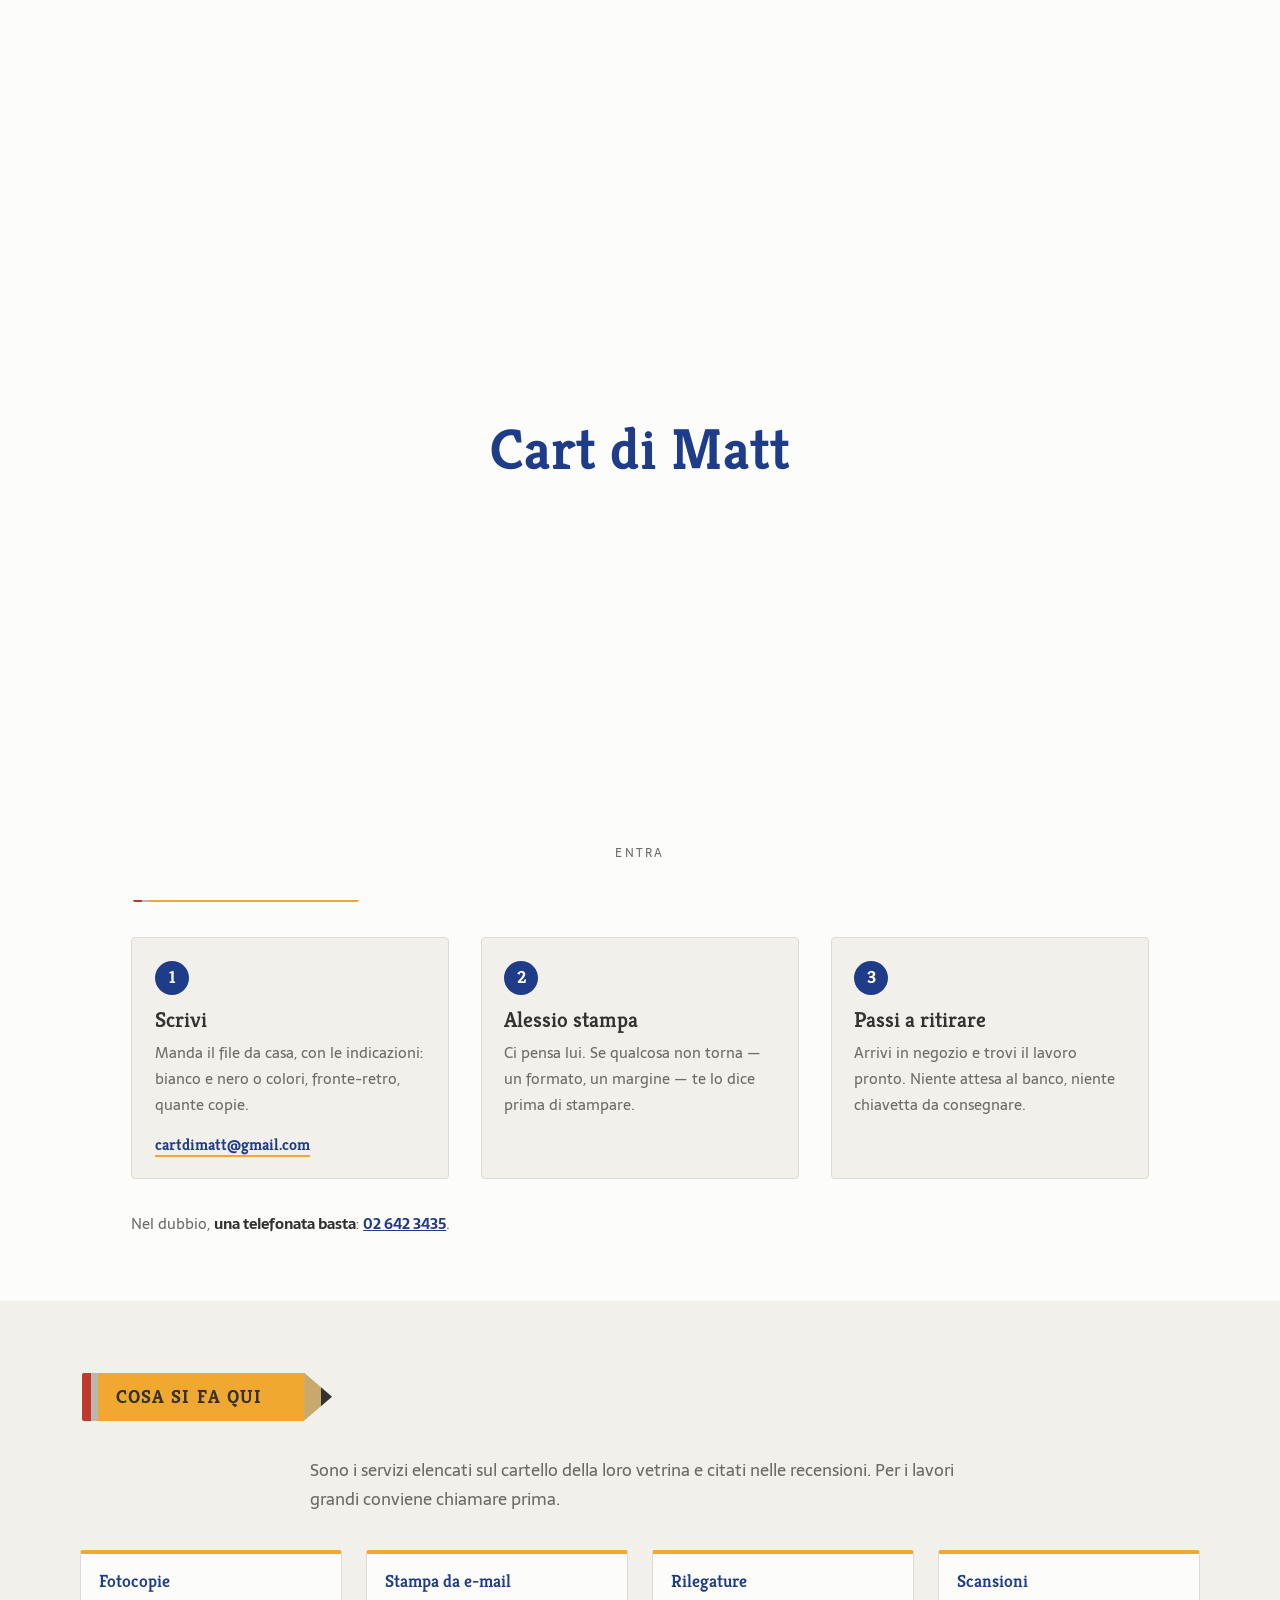
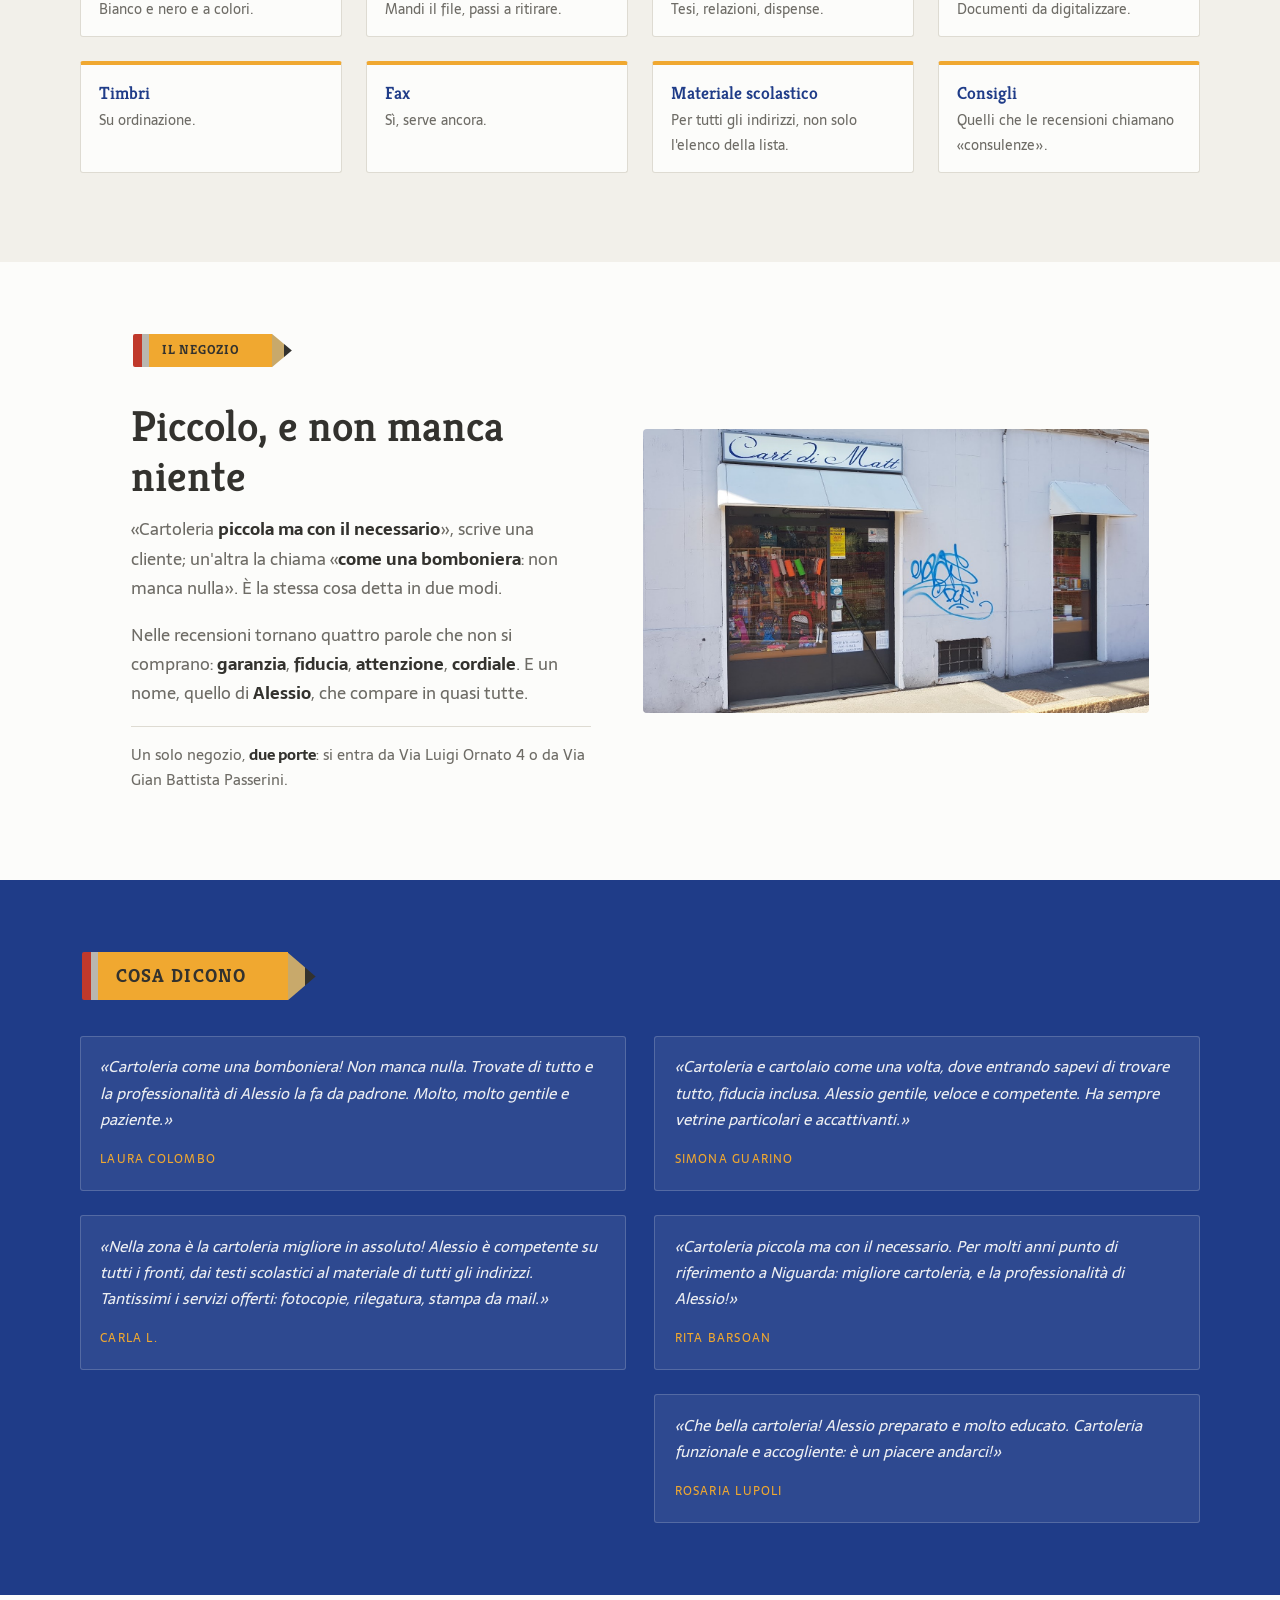
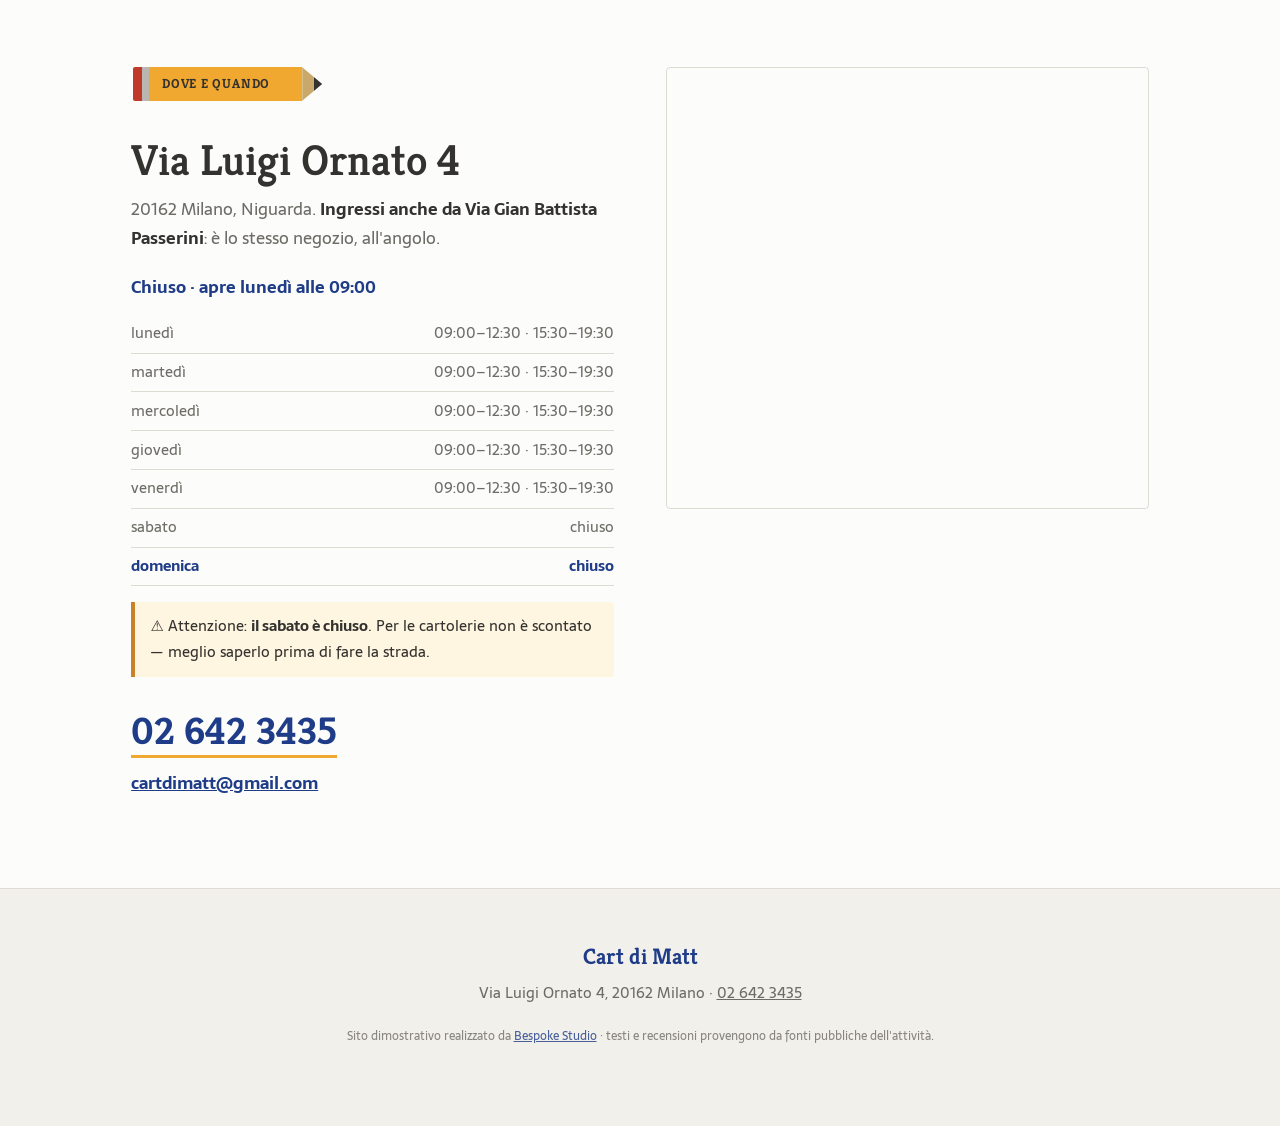
==== index.html @ 6a4991d5 "Cart di Matt — cartoleria e stampe, Via Luigi Ornato 4 Niguarda Sito vetrina. Concept: «Mandi la mai" ====
<!doctype html>
<html lang="it" class="no-js">
<head>
<meta charset="utf-8">
<meta name="viewport" content="width=device-width, initial-scale=1">
<title>Cart di Matt — cartoleria e stampe, Via Luigi Ornato 4 Niguarda Milano</title>
<meta name="description" content="Cart di Matt, cartoleria a Niguarda: stampe da e-mail, fotocopie b/n e colori, rilegature, scansioni, timbri e materiale scolastico. Via Luigi Ornato 4, Milano. 02 642 3435.">
<link rel="canonical" href="https://rotenzark.github.io/cart-di-matt/">
<meta property="og:type" content="store">
<meta property="og:title" content="Cart di Matt — mandi la mail, passi, è già stampato">
<meta property="og:description" content="La cartoleria di Niguarda dove si stampa da e-mail. Via Luigi Ornato 4, angolo Via Passerini.">
<meta property="og:image" content="https://rotenzark.github.io/cart-di-matt/img/og.jpg">
<meta property="og:url" content="https://rotenzark.github.io/cart-di-matt/">
<meta name="twitter:card" content="summary_large_image">
<link rel="icon" href="img/favicon.svg" type="image/svg+xml">
<link rel="icon" href="img/favicon-32.png" sizes="32x32">
<link rel="apple-touch-icon" href="img/apple-touch-icon.png">
<link rel="preconnect" href="https://fonts.googleapis.com">
<link rel="preconnect" href="https://fonts.gstatic.com" crossorigin>
<link href="https://fonts.googleapis.com/css2?family=Kreon:wght@400;500;600;700&family=Sarala:wght@400;700&display=swap" rel="stylesheet">
<link rel="stylesheet" href="css/styles.css?v=1">
<script>document.documentElement.className=document.documentElement.className.replace('no-js','js');</script>
<script type="application/ld+json">
{"@context":"https://schema.org","@type":"Store","name":"Cart di Matt di Amoroso Alessio","address":{"@type":"PostalAddress","streetAddress":"Via Luigi Ornato 4","addressLocality":"Milano","postalCode":"20162","addressCountry":"IT"},"telephone":"+39026423435","url":"https://rotenzark.github.io/cart-di-matt/","aggregateRating":{"@type":"AggregateRating","ratingValue":"4.7","reviewCount":"158"},"openingHoursSpecification":[{"@type":"OpeningHoursSpecification","dayOfWeek":["Monday","Tuesday","Wednesday","Thursday","Friday"],"opens":"09:00","closes":"12:30"},{"@type":"OpeningHoursSpecification","dayOfWeek":["Monday","Tuesday","Wednesday","Thursday","Friday"],"opens":"15:30","closes":"19:30"}]}
</script>
</head>
<body>

<div class="intro" id="intro" aria-hidden="true">
  <span class="intro__n">Cart di Matt</span>
  <button type="button" class="intro__skip" id="introSkip" data-i18n="intro.skip">entra</button>
</div>

<header class="testata">
  <a class="marchio" href="#top" aria-label="Cart di Matt, torna in cima" data-i18n-aria="nav.home">Cart di Matt</a>
  <nav class="nav" id="mainNav" aria-label="Menu principale">
    <a href="#stampe" data-i18n="nav.stampe">Stampe</a>
    <a href="#servizi" data-i18n="nav.servizi">Servizi</a>
    <a href="#negozio" data-i18n="nav.negozio">Il negozio</a>
    <a href="#dove" data-i18n="nav.dove">Dove e orari</a>
  </nav>
  <div class="testata__coda">
    <div class="lingue" role="group" aria-label="Lingua">
      <button type="button" data-lang="it" class="is-on">IT</button><button type="button" data-lang="en">EN</button>
    </div>
    <a class="bottone bottone--pieno" href="tel:+39026423435" data-i18n="cta.chiama">Chiama</a>
    <button type="button" class="burger" id="burger" aria-label="Apri il menu" aria-expanded="false" aria-controls="drawer" data-i18n-aria="nav.apri"><span></span><span></span><span></span></button>
  </div>
</header>

<div class="drawer" id="drawer" hidden>
  <a href="#stampe" data-i18n="nav.stampe">Stampe</a>
  <a href="#servizi" data-i18n="nav.servizi">Servizi</a>
  <a href="#negozio" data-i18n="nav.negozio">Il negozio</a>
  <a href="#dove" data-i18n="nav.dove">Dove e orari</a>
  <a class="drawer__cta" href="tel:+39026423435" data-i18n="cta.chiama2">Chiama la cartoleria</a>
</div>

<main id="top">

  <!-- ═══ APERTURA ═══ -->
  <section class="apertura">
    <p class="apertura__eti" data-i18n="ap.eti">Cartoleria · Via Luigi Ornato 4 · Niguarda, Milano</p>
    <h1 class="apertura__h">
      <span class="ap__r" data-i18n="ap.r1">Mandi la mail.</span>
      <span class="ap__r" data-i18n="ap.r2">Passi.</span>
      <span class="ap__r ap__r--forte" data-i18n="ap.r3">È già stampato.</span>
    </h1>
    <p class="apertura__p" data-i18n="ap.p">Lo racconta una cliente, e le recensioni lo confermano: fra le parole più ricorrenti ci sono <b>stampa</b>, <b>e-mail</b> e <b>documenti</b>. Il servizio c'è da anni — solo che <b>online non lo sa nessuno</b>.</p>
    <p class="apertura__cit" data-i18n="ap.cit">«Alessio è velocissimo: se mandi e-mail da casa, arrivi in cartoleria che ha già stampato tutto, in modo perfetto, come da richiesta.»</p>
    <p class="apertura__voto" data-i18n="ap.voto"><b>4,7</b> su <b>158 recensioni</b> Google</p>
  </section>

  <!-- ═══ I TRE PASSI ═══ -->
  <section class="passi" id="stampe">
    <div class="matita reveal" data-matita>
      <span class="matita__corpo"><span class="matita__t" data-i18n="m.stampe">Per le stampe</span></span>
    </div>
    <ol class="passi__l">
      <li class="passo reveal">
        <span class="passo__n">1</span>
        <h2 data-i18n="p1.h">Scrivi</h2>
        <p data-i18n="p1.p">Manda il file da casa, con le indicazioni: bianco e nero o colori, fronte-retro, quante copie.</p>
        <p class="passo__mail"><a href="mailto:cartdimatt@gmail.com">cartdimatt@gmail.com</a></p>
      </li>
      <li class="passo reveal">
        <span class="passo__n">2</span>
        <h2 data-i18n="p2.h">Alessio stampa</h2>
        <p data-i18n="p2.p">Ci pensa lui. Se qualcosa non torna — un formato, un margine — te lo dice prima di stampare.</p>
      </li>
      <li class="passo reveal">
        <span class="passo__n">3</span>
        <h2 data-i18n="p3.h">Passi a ritirare</h2>
        <p data-i18n="p3.p">Arrivi in negozio e trovi il lavoro pronto. Niente attesa al banco, niente chiavetta da consegnare.</p>
      </li>
    </ol>
    <p class="passi__nota" data-i18n="passi.nota">Nel dubbio, <b>una telefonata basta</b>: <a href="tel:+39026423435">02 642 3435</a>.</p>
  </section>

  <!-- ═══ SERVIZI ═══ -->
  <section class="servizi" id="servizi">
    <div class="matita matita--gira reveal" data-matita>
      <span class="matita__corpo"><span class="matita__t" data-i18n="m.servizi">Cosa si fa qui</span></span>
    </div>
    <p class="servizi__intro" data-i18n="serv.intro">Sono i servizi elencati sul cartello della loro vetrina e citati nelle recensioni. Per i lavori grandi conviene chiamare prima.</p>
    <ul class="servizi__g">
      <li class="reveal"><h3 data-i18n="s1.h">Fotocopie</h3><p data-i18n="s1.p">Bianco e nero e a colori.</p></li>
      <li class="reveal"><h3 data-i18n="s2.h">Stampa da e-mail</h3><p data-i18n="s2.p">Mandi il file, passi a ritirare.</p></li>
      <li class="reveal"><h3 data-i18n="s3.h">Rilegature</h3><p data-i18n="s3.p">Tesi, relazioni, dispense.</p></li>
      <li class="reveal"><h3 data-i18n="s4.h">Scansioni</h3><p data-i18n="s4.p">Documenti da digitalizzare.</p></li>
      <li class="reveal"><h3 data-i18n="s5.h">Timbri</h3><p data-i18n="s5.p">Su ordinazione.</p></li>
      <li class="reveal"><h3 data-i18n="s6.h">Fax</h3><p data-i18n="s6.p">Sì, serve ancora.</p></li>
      <li class="reveal"><h3 data-i18n="s7.h">Materiale scolastico</h3><p data-i18n="s7.p">Per tutti gli indirizzi, non solo l'elenco della lista.</p></li>
      <li class="reveal"><h3 data-i18n="s8.h">Consigli</h3><p data-i18n="s8.p">Quelli che le recensioni chiamano «consulenze».</p></li>
    </ul>
  </section>

  <!-- ═══ IL NEGOZIO ═══ -->
  <section class="negozio" id="negozio">
    <div class="negozio__testo reveal">
      <div class="matita matita--piccola" data-matita>
        <span class="matita__corpo"><span class="matita__t" data-i18n="m.negozio">Il negozio</span></span>
      </div>
      <h2 data-i18n="neg.h">Piccolo, e non manca niente</h2>
      <p data-i18n="neg.p1">«Cartoleria <b>piccola ma con il necessario</b>», scrive una cliente; un'altra la chiama «<b>come una bomboniera</b>: non manca nulla». È la stessa cosa detta in due modi.</p>
      <p data-i18n="neg.p2">Nelle recensioni tornano quattro parole che non si comprano: <b>garanzia</b>, <b>fiducia</b>, <b>attenzione</b>, <b>cordiale</b>. E un nome, quello di <b>Alessio</b>, che compare in quasi tutte.</p>
      <p class="negozio__ing" data-i18n="neg.ing">Un solo negozio, <b>due porte</b>: si entra da Via Luigi Ornato 4 o da Via Gian Battista Passerini.</p>
    </div>
    <button type="button" class="shot negozio__foto reveal" data-full="img/facciata.jpg">
      <img src="img/facciata.jpg" width="1600" height="778" decoding="async" alt="La vetrina di Cart di Matt con l'insegna in corsivo blu sulla tenda bianca e il cartello dei servizi accanto alla porta" data-i18n-alt="alt.facciata">
    </button>
  </section>

  <!-- ═══ VOCI ═══ -->
  <section class="voci">
    <div class="matita reveal" data-matita>
      <span class="matita__corpo"><span class="matita__t" data-i18n="m.voci">Cosa dicono</span></span>
    </div>
    <div class="voci__g">
      <blockquote class="reveal"><p data-i18n="v1">«Cartoleria come una bomboniera! Non manca nulla. Trovate di tutto e la professionalità di Alessio la fa da padrone. Molto, molto gentile e paziente.»</p><cite>Laura Colombo</cite></blockquote>
      <blockquote class="reveal"><p data-i18n="v2">«Nella zona è la cartoleria migliore in assoluto! Alessio è competente su tutti i fronti, dai testi scolastici al materiale di tutti gli indirizzi. Tantissimi i servizi offerti: fotocopie, rilegatura, stampa da mail.»</p><cite>Carla L.</cite></blockquote>
      <blockquote class="reveal"><p data-i18n="v3">«Cartoleria e cartolaio come una volta, dove entrando sapevi di trovare tutto, fiducia inclusa. Alessio gentile, veloce e competente. Ha sempre vetrine particolari e accattivanti.»</p><cite>Simona Guarino</cite></blockquote>
      <blockquote class="reveal"><p data-i18n="v4">«Cartoleria piccola ma con il necessario. Per molti anni punto di riferimento a Niguarda: migliore cartoleria, e la professionalità di Alessio!»</p><cite>Rita Barsoan</cite></blockquote>
      <blockquote class="reveal"><p data-i18n="v5">«Che bella cartoleria! Alessio preparato e molto educato. Cartoleria funzionale e accogliente: è un piacere andarci!»</p><cite>Rosaria Lupoli</cite></blockquote>
    </div>
  </section>

  <!-- ═══ DOVE ═══ -->
  <section class="dove" id="dove">
    <div class="dove__c reveal">
      <div class="matita matita--piccola" data-matita>
        <span class="matita__corpo"><span class="matita__t" data-i18n="m.dove">Dove e quando</span></span>
      </div>
      <h2 data-i18n="dove.h">Via Luigi Ornato 4</h2>
      <p class="dove__i" data-i18n="dove.i">20162 Milano, Niguarda. <b>Ingressi anche da Via Gian Battista Passerini</b>: è lo stesso negozio, all'angolo.</p>
      <p class="dove__stato" id="orarioStato">&nbsp;</p>
      <table class="orari">
        <caption class="sr" data-i18n="dove.cap">Orari di apertura</caption>
        <tbody>
          <tr data-day="1"><th scope="row" data-i18n="g.lun">lunedì</th><td>09:00–12:30 · 15:30–19:30</td></tr>
          <tr data-day="2"><th scope="row" data-i18n="g.mar">martedì</th><td>09:00–12:30 · 15:30–19:30</td></tr>
          <tr data-day="3"><th scope="row" data-i18n="g.mer">mercoledì</th><td>09:00–12:30 · 15:30–19:30</td></tr>
          <tr data-day="4"><th scope="row" data-i18n="g.gio">giovedì</th><td>09:00–12:30 · 15:30–19:30</td></tr>
          <tr data-day="5"><th scope="row" data-i18n="g.ven">venerdì</th><td>09:00–12:30 · 15:30–19:30</td></tr>
          <tr data-day="6"><th scope="row" data-i18n="g.sab">sabato</th><td data-i18n="g.chiuso">chiuso</td></tr>
          <tr data-day="0"><th scope="row" data-i18n="g.dom">domenica</th><td data-i18n="g.chiuso2">chiuso</td></tr>
        </tbody>
      </table>
      <p class="dove__av" data-i18n="dove.av">⚠️ Attenzione: <b>il sabato è chiuso</b>. Per le cartolerie non è scontato — meglio saperlo prima di fare la strada.</p>
      <p class="dove__t"><a href="tel:+39026423435">02 642 3435</a></p>
      <p class="dove__m"><a href="mailto:cartdimatt@gmail.com">cartdimatt@gmail.com</a></p>
    </div>
    <div class="dove__mappa reveal">
      <iframe title="Mappa: Cart di Matt, Via Luigi Ornato 4, Milano" data-i18n-title="dove.mappa" src="https://www.google.com/maps?q=Cart+Di+Matt+Via+Luigi+Ornato+4+Milano&output=embed" width="600" height="450" style="border:0" loading="lazy" referrerpolicy="no-referrer-when-downgrade"></iframe>
    </div>
  </section>
</main>

<footer class="piede">
  <p class="piede__n">Cart di Matt</p>
  <p class="piede__d" data-i18n="piede.d">Via Luigi Ornato 4, 20162 Milano · <a href="tel:+39026423435">02 642 3435</a></p>
  <p class="piede__b" data-i18n="piede.b">Sito dimostrativo realizzato da <a href="https://bespokestud.io" target="_blank" rel="noopener">Bespoke Studio</a> · testi e recensioni provengono da fonti pubbliche dell'attività.</p>
</footer>

<div class="barra">
  <a href="tel:+39026423435" data-i18n="barra.chiama">Chiama</a>
  <a href="#stampe" data-i18n="barra.stampe">Stampe</a>
  <a href="#dove" data-i18n="barra.orari">Orari</a>
</div>

<div class="lightbox" id="lightbox" hidden>
  <button type="button" class="lightbox__x" id="lightboxClose" aria-label="Chiudi" data-i18n-aria="lb.chiudi">&times;</button>
  <img src="" alt="" id="lightboxImg">
</div>

<script src="https://cdn.jsdelivr.net/npm/gsap@3.12.5/dist/gsap.min.js"></script>
<script src="https://cdn.jsdelivr.net/npm/gsap@3.12.5/dist/ScrollTrigger.min.js"></script>
<script src="js/main.js?v=1"></script>
</body>
</html>
---- css/styles.css ----
/* ═══════════════════════════════════════════════════════════════════
   CART DI MATT — Via Luigi Ornato 4, Niguarda, Milano
   Struttura: PER SERVIZI-AZIONE, non per prodotti. Il negozio è
   piccolo ma i servizi sono tanti, e online non ne compare nemmeno
   uno. In cima i tre passi della stampa da e-mail.
   Firma: LA MATITA. Sul loro volantino i titoli stanno dentro matite
   gialle disegnate: qui le matite sono le barre-titolo e si allungano
   quando la sezione entra in vista.
   ⛔ Niente quadretti, righe, scrittura a mano o timbri: quella è
   l'estetica di Cartoleria Boati (Blocco 4).
   ═══════════════════════════════════════════════════════════════════ */

:root{
  --carta:#FCFCFA;
  --carta-2:#F2F0EA;
  --grafite:#33322E;
  --grafite-soft:#6E6C66;
  --giallo:#F0A830;
  --giallo-scuro:#C9812A;
  --blu:#1F3C88;
  --rosso:#C0392B;
  --linea:#DEDBD2;

  --display:'Kreon', Georgia, serif;
  --testo:'Sarala', system-ui, sans-serif;

  --gutter:clamp(1.15rem, 4vw, 3.5rem);
  --max:1120px;
}

*,*::before,*::after{box-sizing:border-box}
html{-webkit-text-size-adjust:100%;scroll-behavior:smooth}
body{margin:0}
img{max-width:100%;height:auto;display:block}
[hidden]{display:none !important}
button{font:inherit;color:inherit}
:focus-visible{outline:2px solid var(--blu);outline-offset:3px}
.sr{position:absolute;width:1px;height:1px;overflow:hidden;clip:rect(0 0 0 0);white-space:nowrap}

.js .reveal{opacity:0}
.js .reveal.in-view{opacity:1}
html:not(.js) .reveal{opacity:1}

@media (prefers-reduced-motion:reduce){
  html{scroll-behavior:auto}
  *,*::before,*::after{animation-duration:.001ms !important;animation-iteration-count:1 !important;transition-duration:.001ms !important}
  .reveal{opacity:1 !important;transform:none !important}
  .intro{display:none !important}
  .matita__corpo{transform:none !important}
}

body{
  font-family:var(--testo);font-size:clamp(1rem,.96rem + .22vw,1.08rem);line-height:1.7;
  color:var(--grafite);background:var(--carta);
  -webkit-font-smoothing:antialiased;
}
h1,h2,h3{font-family:var(--display);font-weight:600;line-height:1.14;margin:0}
p{margin:0 0 1em}
a{color:inherit}

.bottone{
  display:inline-block;font-size:.82rem;font-weight:700;letter-spacing:.03em;text-decoration:none;
  padding:.55rem 1.2rem;border:2px solid var(--blu);color:var(--blu);border-radius:3px;
  transition:background .2s,color .2s;
}
.bottone:hover{background:var(--blu);color:var(--carta)}
.bottone--pieno{background:var(--blu);color:var(--carta)}
.bottone--pieno:hover{background:var(--grafite);border-color:var(--grafite)}

/* ── INTRO ── */
.intro{position:fixed;inset:0;z-index:200;background:var(--carta);display:grid;place-items:center;transition:opacity .5s ease}
.intro.is-out{opacity:0;pointer-events:none}
.intro__n{font-family:var(--display);font-weight:700;font-size:clamp(2rem,7vw,3.6rem);color:var(--blu);opacity:0;animation:sali .7s ease .15s forwards}
@keyframes sali{from{opacity:0;transform:translateY(12px)}to{opacity:1;transform:none}}
.intro__skip{position:absolute;bottom:2.2rem;left:50%;transform:translateX(-50%);background:none;border:0;color:var(--grafite-soft);cursor:pointer;font-size:.72rem;letter-spacing:.2em;text-transform:uppercase}

/* ── TESTATA ── */
.testata{position:sticky;top:0;z-index:90;display:flex;align-items:center;gap:1.2rem;padding:.6rem var(--gutter);background:rgba(252,252,250,.97);border-bottom:1px solid var(--linea)}
.marchio{font-family:var(--display);font-weight:700;font-size:1.3rem;color:var(--blu);text-decoration:none;flex:0 0 auto}
.nav{display:flex;gap:1.4rem;margin-left:auto}
.nav a{font-size:.85rem;text-decoration:none;color:var(--grafite-soft);padding-bottom:2px;border-bottom:2px solid transparent;transition:color .2s,border-color .2s}
.nav a:hover{color:var(--grafite);border-color:var(--giallo)}
.testata__coda{display:flex;align-items:center;gap:.7rem;margin-left:auto}
.nav + .testata__coda{margin-left:1.4rem}
.lingue{display:flex;font-size:.74rem;font-weight:700}
.lingue button{background:none;border:0;padding:.3rem .35rem;cursor:pointer;color:var(--grafite-soft)}
.lingue button.is-on{color:var(--blu);text-decoration:underline;text-underline-offset:4px}

.burger{display:none;background:none;border:0;padding:.4rem;cursor:pointer;position:relative;z-index:96}
.burger span{display:block;width:22px;height:2.5px;background:var(--grafite);margin:4.5px 0;transition:transform .25s,opacity .2s}
.burger[aria-expanded="true"] span:nth-child(1){transform:translateY(7px) rotate(45deg)}
.burger[aria-expanded="true"] span:nth-child(2){opacity:0}
.burger[aria-expanded="true"] span:nth-child(3){transform:translateY(-7px) rotate(-45deg)}

.drawer{position:fixed;inset:0 0 0 auto;width:min(78vw,300px);z-index:95;background:var(--carta-2);border-left:1px solid var(--linea);display:flex;flex-direction:column;padding:5rem 1.6rem 2rem}
.drawer a{font-size:1rem;text-decoration:none;padding:.8rem 0;border-bottom:1px solid var(--linea)}
.drawer__cta{margin-top:1.2rem;border:2px solid var(--blu);border-bottom:2px solid var(--blu);color:var(--blu);text-align:center;border-radius:3px;font-weight:700}

/* ═══ LA MATITA — firma ═══ */
.matita{margin:0 0 clamp(1.4rem,3vw,2.2rem);overflow:hidden}
.matita__corpo{
  display:inline-flex;align-items:center;position:relative;
  background:var(--giallo);color:var(--grafite);
  padding:.5rem 2.6rem .5rem 1.1rem;
  transform-origin:left center;
}
/* la punta: cono di legno + mina, con clip-path (i gradienti a 45°
   davano un bordo rientrante invece di una punta) */
.matita__corpo::after{
  content:'';position:absolute;right:-28px;top:0;bottom:0;width:28px;
  background:linear-gradient(90deg, #C8A96B 0 62%, var(--grafite) 62%);
  -webkit-clip-path:polygon(0 0, 100% 50%, 0 100%);
  clip-path:polygon(0 0, 100% 50%, 0 100%);
}
/* il gommino a sinistra */
.matita__corpo::before{
  content:'';position:absolute;left:-16px;top:0;bottom:0;width:16px;
  background:linear-gradient(90deg, var(--rosso) 0 9px, #B9B7B0 9px 16px);
  border-radius:2px 0 0 2px;
}
.matita__t{font-family:var(--display);font-weight:700;font-size:clamp(.95rem,.9rem + .35vw,1.2rem);letter-spacing:.06em;text-transform:uppercase;white-space:nowrap}
.matita--gira .matita__corpo{background:var(--giallo)}
.matita--piccola .matita__corpo{padding:.35rem 2rem .35rem .8rem}
.matita--piccola .matita__t{font-size:.82rem}
.matita--piccola .matita__corpo::after{right:-20px;width:20px}
.matita{padding-left:18px}

/* ═══ APERTURA ═══ */
.apertura{max-width:var(--max);margin:0 auto;padding:clamp(3rem,8vw,6rem) var(--gutter) clamp(2rem,4vw,3rem)}
.apertura__eti{font-size:.72rem;letter-spacing:.18em;text-transform:uppercase;color:var(--grafite-soft);margin:0 0 clamp(1.4rem,3vw,2.2rem)}
.apertura__h{display:flex;flex-direction:column;font-size:clamp(2.4rem,1.3rem + 5.4vw,5.6rem);line-height:1.02;letter-spacing:-.02em}
.ap__r--forte{color:var(--blu)}
.apertura__p{max-width:54ch;margin:clamp(1.6rem,3vw,2.4rem) 0 0;color:var(--grafite-soft)}
.apertura__p b{color:var(--grafite);font-weight:700}
.apertura__cit{max-width:56ch;margin:1.4rem 0 0;padding-left:1.1rem;border-left:4px solid var(--giallo);font-size:1.02rem;font-style:italic;color:var(--grafite)}
.apertura__voto{margin:1.6rem 0 0;font-size:.9rem;color:var(--grafite-soft)}
.apertura__voto b{color:var(--blu);font-family:var(--display);font-size:1.15rem}

/* ═══ I TRE PASSI ═══ */
.passi{max-width:var(--max);margin:0 auto;padding:clamp(2rem,5vw,3.5rem) var(--gutter) clamp(2.5rem,5vw,4rem)}
.passi__l{list-style:none;margin:0;padding:0;display:grid;grid-template-columns:repeat(3,1fr);gap:clamp(1rem,2.6vw,2rem)}
.passo{background:var(--carta-2);border:1px solid var(--linea);border-radius:4px;padding:1.4rem 1.4rem 1.2rem;position:relative}
.passo__n{
  display:grid;place-items:center;width:34px;height:34px;border-radius:50%;
  background:var(--blu);color:var(--carta);font-family:var(--display);font-weight:700;font-size:1.1rem;margin-bottom:.8rem;
}
.passo h2{font-size:1.35rem;margin-bottom:.5rem}
.passo p{font-size:.96rem;color:var(--grafite-soft);margin:0}
.passo__mail{margin-top:.8rem !important}
.passo__mail a{font-family:var(--display);font-weight:700;font-size:1rem;color:var(--blu);word-break:break-all;text-decoration:none;border-bottom:2px solid var(--giallo)}
.passi__nota{margin:clamp(1.4rem,3vw,2rem) 0 0;font-size:.95rem;color:var(--grafite-soft)}
.passi__nota b{color:var(--grafite)}
.passi__nota a{color:var(--blu);font-weight:700}

/* ═══ SERVIZI ═══ */
.servizi{background:var(--carta-2);padding:clamp(2.5rem,6vw,4.5rem) var(--gutter)}
.servizi .matita,.servizi__intro,.servizi__g{max-width:var(--max);margin-left:auto;margin-right:auto}
.servizi__intro{color:var(--grafite-soft);max-width:60ch;margin-bottom:clamp(1.4rem,3vw,2.2rem)}
.servizi__g{list-style:none;padding:0;display:grid;grid-template-columns:repeat(4,1fr);gap:clamp(.9rem,2.2vw,1.5rem)}
.servizi__g li{background:var(--carta);border:1px solid var(--linea);border-top:4px solid var(--giallo);border-radius:3px;padding:1.1rem 1.1rem .9rem}
.servizi__g h3{font-size:1.1rem;margin-bottom:.35rem;color:var(--blu)}
.servizi__g p{font-size:.9rem;color:var(--grafite-soft);margin:0}

/* ═══ IL NEGOZIO ═══ */
.negozio{max-width:var(--max);margin:0 auto;padding:clamp(2.5rem,6vw,4.5rem) var(--gutter);display:grid;grid-template-columns:1fr 1.1fr;gap:clamp(1.6rem,4vw,3.2rem);align-items:center}
.negozio__testo h2{font-size:clamp(1.7rem,1.2rem + 2vw,2.7rem);margin-bottom:.9rem}
.negozio__testo p{color:var(--grafite-soft)}
.negozio__testo b{color:var(--grafite);font-weight:700}
.negozio__ing{border-top:1px solid var(--linea);padding-top:.9rem;font-size:.95rem}
.shot{padding:0;border:0;background:none;cursor:pointer;overflow:hidden;display:block;width:100%;border-radius:4px;line-height:0}
.shot img{width:100%;transition:transform .5s ease}
.shot:hover img{transform:scale(1.03)}
.negozio__foto img{aspect-ratio:16/9;object-fit:cover}

/* ═══ VOCI ═══ */
.voci{background:var(--blu);color:var(--carta);padding:clamp(2.5rem,6vw,4.5rem) var(--gutter)}
.voci .matita,.voci__g{max-width:var(--max);margin-left:auto;margin-right:auto}
.voci__g{columns:2;column-gap:clamp(1rem,2.4vw,1.8rem)}
.voci blockquote{break-inside:avoid;margin:0 0 clamp(1rem,2.2vw,1.5rem);background:rgba(252,252,250,.07);border:1px solid rgba(252,252,250,.18);border-radius:3px;padding:1.1rem 1.2rem}
.voci blockquote p{margin:0 0 .6rem;font-size:.97rem;font-style:italic;color:rgba(252,252,250,.92)}
.voci cite{font-style:normal;font-size:.76rem;letter-spacing:.1em;text-transform:uppercase;color:var(--giallo)}

/* ═══ DOVE ═══ */
.dove{max-width:var(--max);margin:0 auto;padding:clamp(2.5rem,6vw,4.5rem) var(--gutter);display:grid;grid-template-columns:1fr 1fr;gap:clamp(1.6rem,4vw,3.2rem);align-items:start}
.dove__c h2{font-size:clamp(1.7rem,1.2rem + 2vw,2.7rem);margin-bottom:.6rem}
.dove__i{color:var(--grafite-soft)}
.dove__i b{color:var(--grafite);font-weight:700}
.dove__stato{font-weight:700;color:var(--blu);margin:1.2rem 0 .8rem;min-height:1.4em}
.orari{width:100%;border-collapse:collapse;font-size:.92rem;margin-bottom:1rem}
.orari th,.orari td{text-align:left;padding:.4rem 0;border-bottom:1px solid var(--linea);font-weight:400;color:var(--grafite-soft)}
.orari td{text-align:right;font-variant-numeric:tabular-nums}
.orari tr.is-today th,.orari tr.is-today td{color:var(--blu);font-weight:700}
.dove__av{background:#FFF6E2;border-left:4px solid var(--giallo-scuro);padding:.75rem .95rem;font-size:.93rem;border-radius:0 3px 3px 0}
.dove__av b{font-weight:700}
.dove__t{margin:1.4rem 0 .3rem}
.dove__t a{font-family:var(--display);font-weight:700;font-size:clamp(1.6rem,1.1rem + 2vw,2.4rem);color:var(--blu);text-decoration:none;border-bottom:3px solid var(--giallo)}
.dove__m a{color:var(--blu);font-weight:700;word-break:break-all}
.dove__mappa{border:1px solid var(--linea);border-radius:4px;overflow:hidden;line-height:0}
.dove__mappa iframe{width:100%;height:clamp(300px,42vw,440px);filter:grayscale(.25)}

/* ── PIEDE ── */
.piede{background:var(--carta-2);border-top:1px solid var(--linea);padding:clamp(2rem,4vw,3rem) var(--gutter) clamp(5rem,8vw,3rem);text-align:center}
.piede__n{font-family:var(--display);font-weight:700;font-size:1.4rem;color:var(--blu);margin-bottom:.3rem}
.piede__d{color:var(--grafite-soft);font-size:.94rem}
.piede__b{font-size:.78rem;color:var(--grafite-soft);opacity:.8;margin:1.2rem 0 0}
.piede__b a{color:var(--blu)}

/* ── BARRA MOBILE ── */
.barra{display:none;position:fixed;bottom:0;left:0;right:0;z-index:80;background:rgba(252,252,250,.98);border-top:1px solid var(--linea)}
.barra a{flex:1;text-align:center;padding:.8rem .3rem;font-size:.82rem;text-decoration:none;color:var(--grafite)}
.barra a:first-child{color:var(--blu);font-weight:700}

/* ── LIGHTBOX ── */
.lightbox{position:fixed;inset:0;z-index:210;background:rgba(30,30,28,.94);display:grid;place-items:center;padding:clamp(1rem,4vw,3rem)}
.lightbox img{max-width:100%;max-height:88vh;object-fit:contain;border-radius:3px}
.lightbox__x{position:absolute;top:1rem;right:1.2rem;background:none;border:0;color:var(--carta);font-size:2.2rem;line-height:1;cursor:pointer}

/* ── RESPONSIVE ── */
@media (max-width:960px){
  .nav{display:none}
  .burger{display:block}
  .barra{display:flex}
  .passi__l{grid-template-columns:1fr}
  .servizi__g{grid-template-columns:1fr 1fr}
  .negozio,.dove{grid-template-columns:1fr}
  .voci__g{columns:1}
  .testata .bottone{display:none}
}
@media (max-width:560px){
  .servizi__g{grid-template-columns:1fr}
  .matita__t{font-size:.82rem}
}
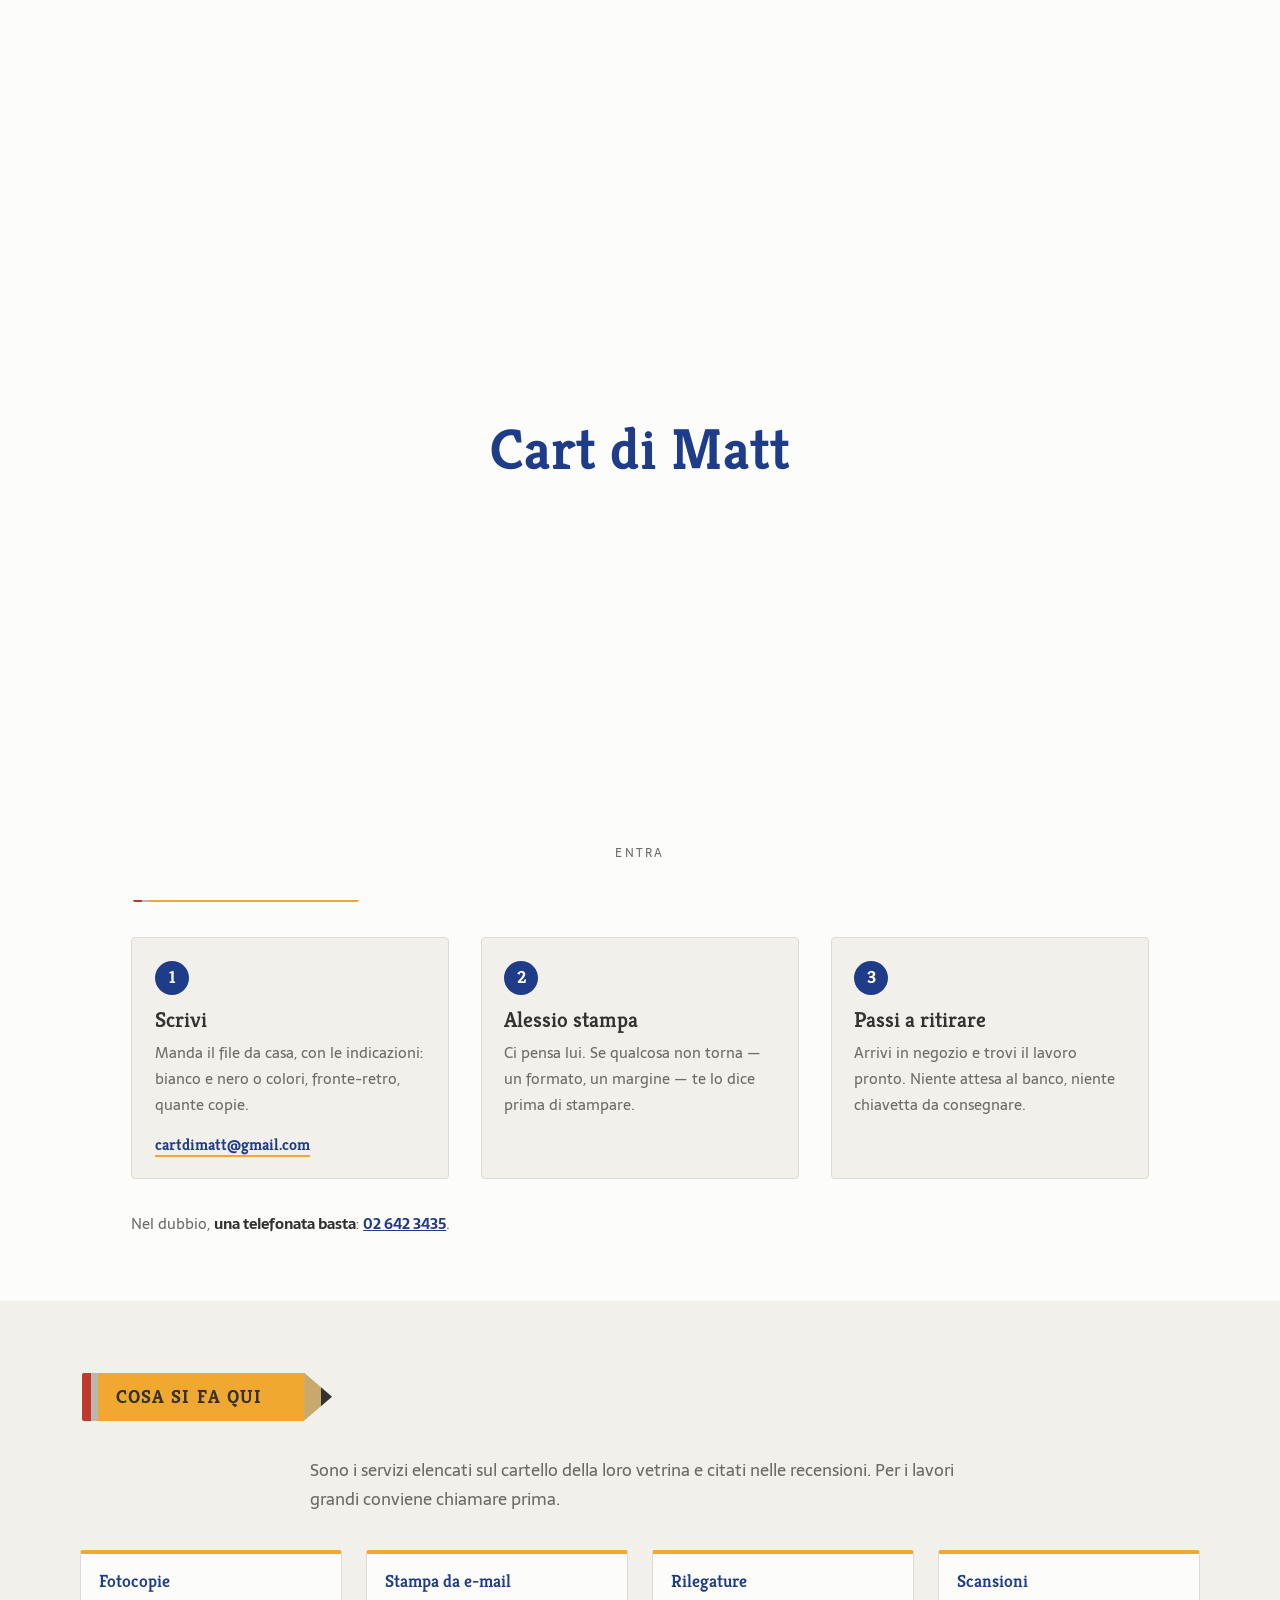
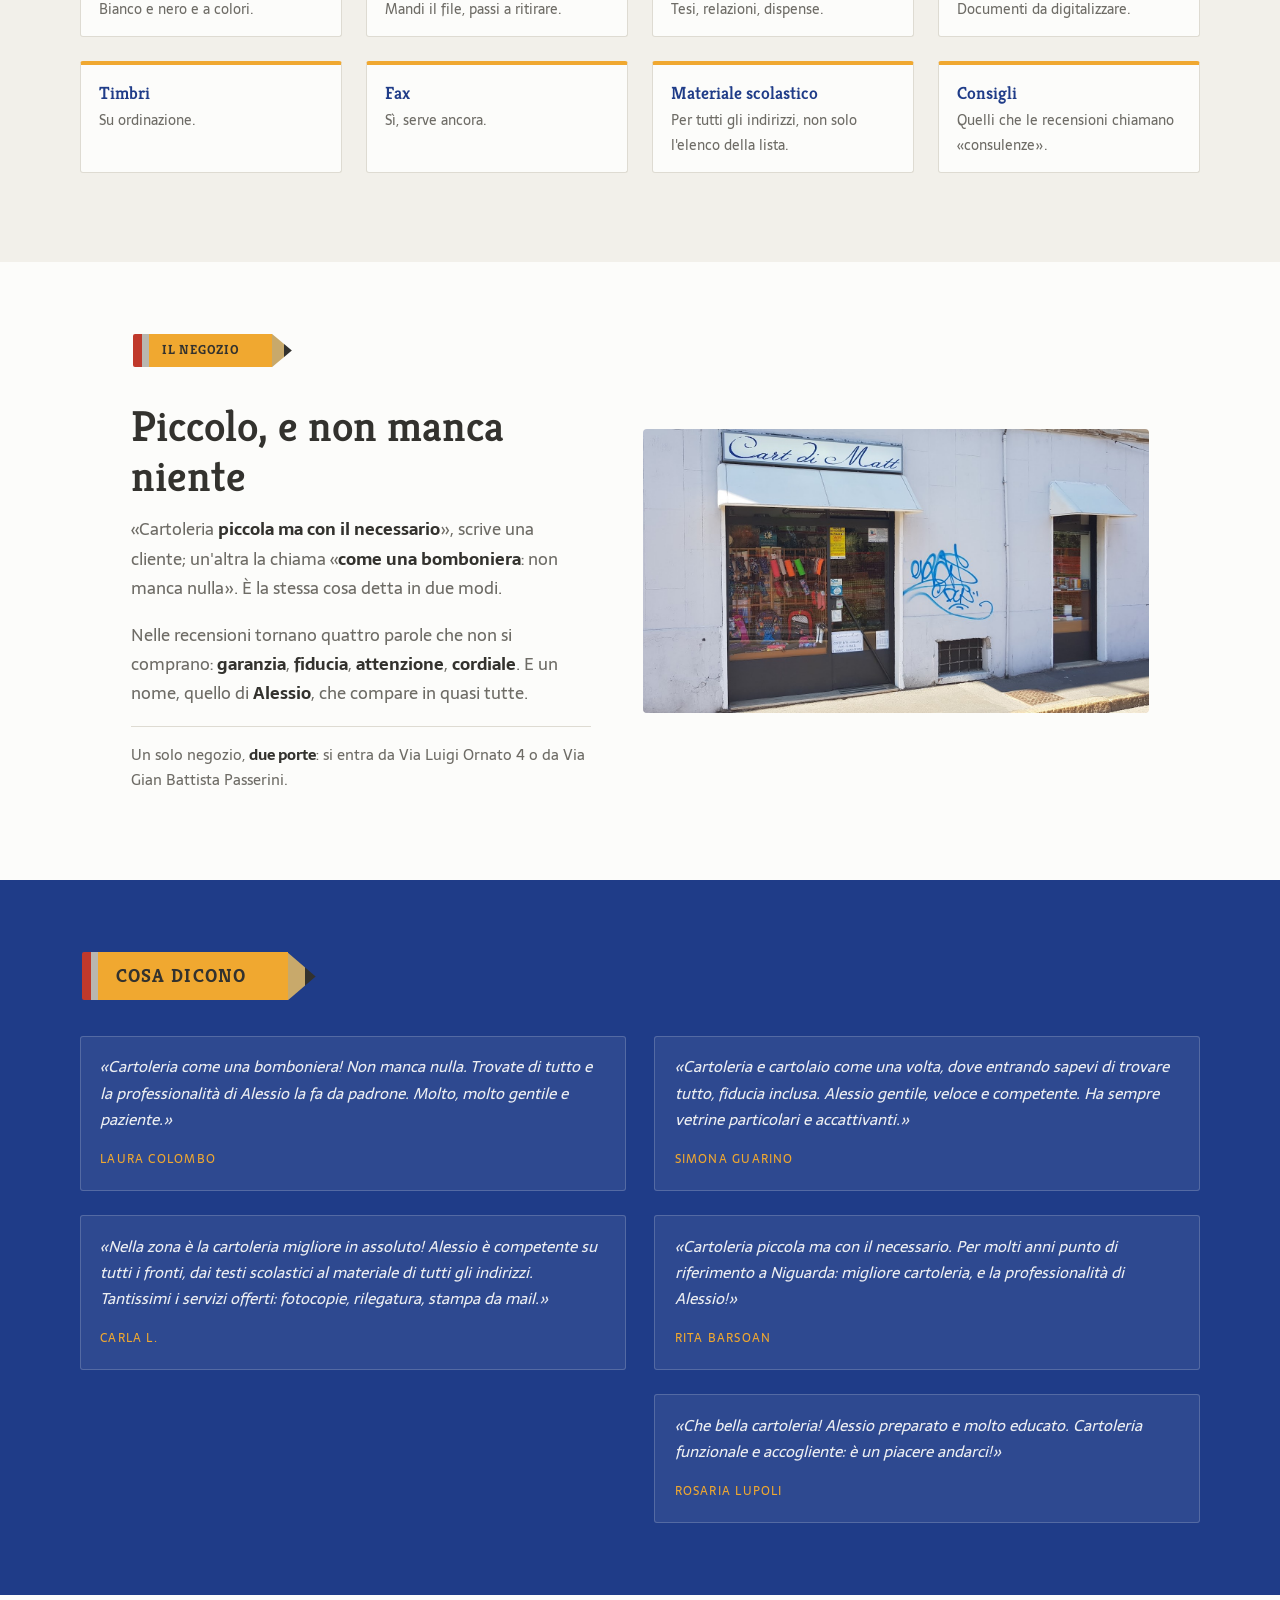
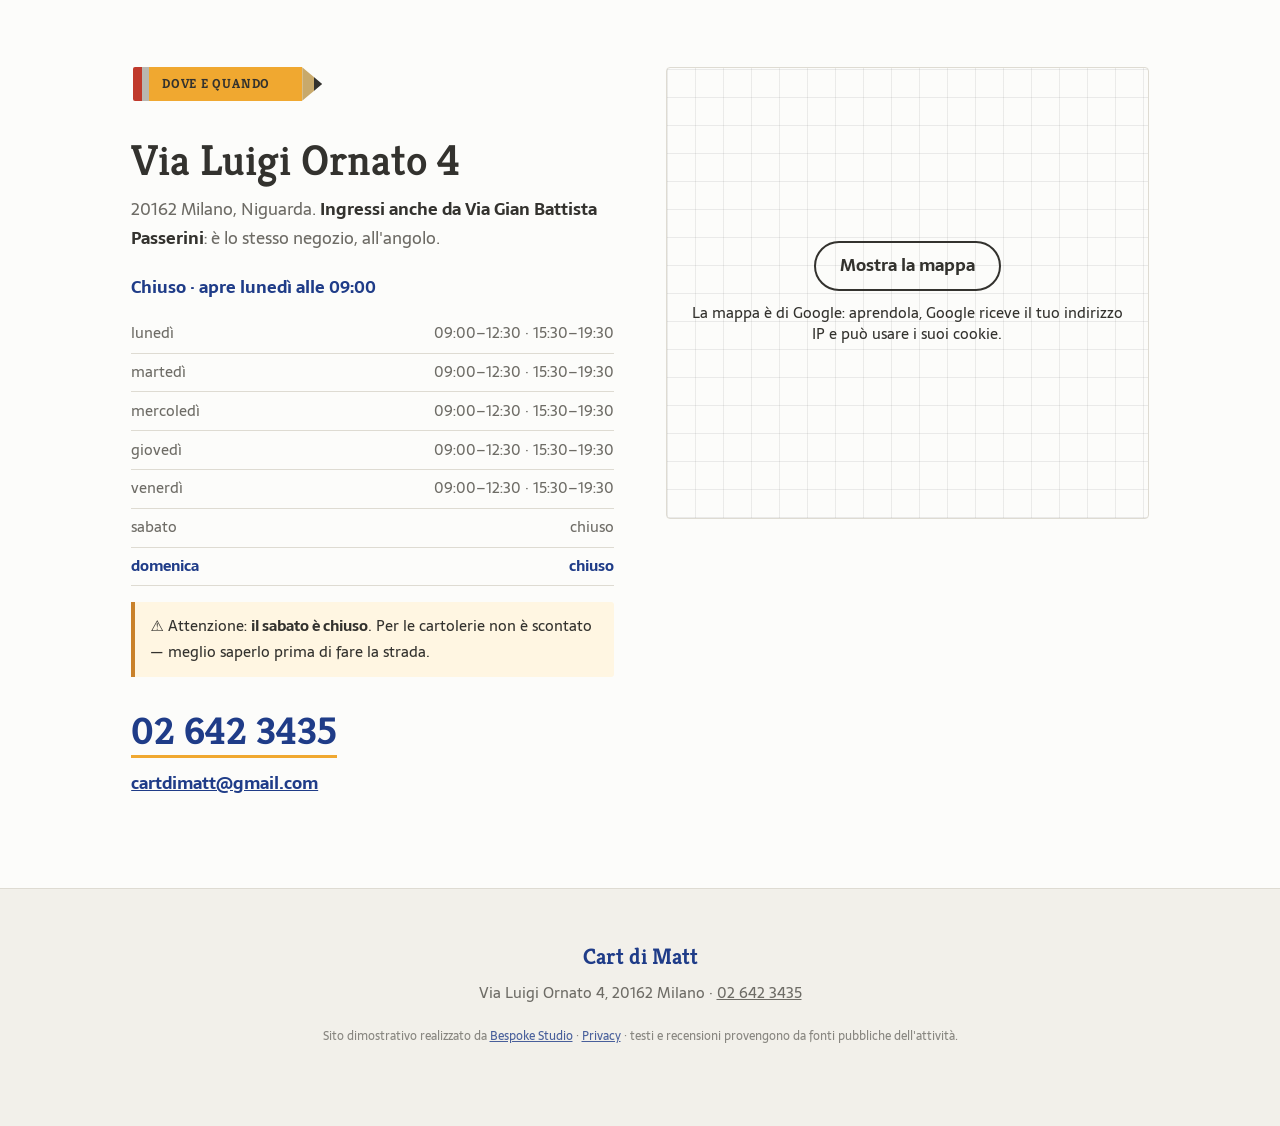
==== commit 7141039b: "Privacy e pulizia: caratteri sul sito, mappa al clic, informativa, noindex - caratteri copiati nel s" ====
--- a/index.html
+++ b/index.html
@@ -3,6 +3,7 @@
 <head>
 <meta charset="utf-8">
 <meta name="viewport" content="width=device-width, initial-scale=1">
+<meta name="robots" content="noindex">
 <title>Cart di Matt — cartoleria e stampe, Via Luigi Ornato 4 Niguarda Milano</title>
 <meta name="description" content="Cart di Matt, cartoleria a Niguarda: stampe da e-mail, fotocopie b/n e colori, rilegature, scansioni, timbri e materiale scolastico. Via Luigi Ornato 4, Milano. 02 642 3435.">
 <link rel="canonical" href="https://rotenzark.github.io/cart-di-matt/">
@@ -15,13 +16,50 @@
 <link rel="icon" href="img/favicon.svg" type="image/svg+xml">
 <link rel="icon" href="img/favicon-32.png" sizes="32x32">
 <link rel="apple-touch-icon" href="img/apple-touch-icon.png">
-<link rel="preconnect" href="https://fonts.googleapis.com">
-<link rel="preconnect" href="https://fonts.gstatic.com" crossorigin>
-<link href="https://fonts.googleapis.com/css2?family=Kreon:wght@400;500;600;700&family=Sarala:wght@400;700&display=swap" rel="stylesheet">
+<link rel="stylesheet" href="fonts/fonts.css?v=1">
 <link rel="stylesheet" href="css/styles.css?v=1">
 <script>document.documentElement.className=document.documentElement.className.replace('no-js','js');</script>
 <script type="application/ld+json">
-{"@context":"https://schema.org","@type":"Store","name":"Cart di Matt di Amoroso Alessio","address":{"@type":"PostalAddress","streetAddress":"Via Luigi Ornato 4","addressLocality":"Milano","postalCode":"20162","addressCountry":"IT"},"telephone":"+39026423435","url":"https://rotenzark.github.io/cart-di-matt/","aggregateRating":{"@type":"AggregateRating","ratingValue":"4.7","reviewCount":"158"},"openingHoursSpecification":[{"@type":"OpeningHoursSpecification","dayOfWeek":["Monday","Tuesday","Wednesday","Thursday","Friday"],"opens":"09:00","closes":"12:30"},{"@type":"OpeningHoursSpecification","dayOfWeek":["Monday","Tuesday","Wednesday","Thursday","Friday"],"opens":"15:30","closes":"19:30"}]}
+{
+  "@context": "https://schema.org",
+  "@type": "Store",
+  "name": "Cart di Matt di Amoroso Alessio",
+  "address": {
+    "@type": "PostalAddress",
+    "streetAddress": "Via Luigi Ornato 4",
+    "addressLocality": "Milano",
+    "postalCode": "20162",
+    "addressCountry": "IT"
+  },
+  "telephone": "+39026423435",
+  "url": "https://rotenzark.github.io/cart-di-matt/",
+  "openingHoursSpecification": [
+    {
+      "@type": "OpeningHoursSpecification",
+      "dayOfWeek": [
+        "Monday",
+        "Tuesday",
+        "Wednesday",
+        "Thursday",
+        "Friday"
+      ],
+      "opens": "09:00",
+      "closes": "12:30"
+    },
+    {
+      "@type": "OpeningHoursSpecification",
+      "dayOfWeek": [
+        "Monday",
+        "Tuesday",
+        "Wednesday",
+        "Thursday",
+        "Friday"
+      ],
+      "opens": "15:30",
+      "closes": "19:30"
+    }
+  ]
+}
 </script>
 </head>
 <body>
@@ -171,7 +209,7 @@
       <p class="dove__m"><a href="mailto:cartdimatt@gmail.com">cartdimatt@gmail.com</a></p>
     </div>
     <div class="dove__mappa reveal">
-      <iframe title="Mappa: Cart di Matt, Via Luigi Ornato 4, Milano" data-i18n-title="dove.mappa" src="https://www.google.com/maps?q=Cart+Di+Matt+Via+Luigi+Ornato+4+Milano&output=embed" width="600" height="450" style="border:0" loading="lazy" referrerpolicy="no-referrer-when-downgrade"></iframe>
+      <div class="mappa-clic" data-mappa-clic style="--mappa-h: 450px"><template><iframe title="Mappa: Cart di Matt, Via Luigi Ornato 4, Milano" data-i18n-title="dove.mappa" src="https://www.google.com/maps?q=Cart+Di+Matt+Via+Luigi+Ornato+4+Milano&output=embed" width="600" height="450" style="border:0" loading="lazy" referrerpolicy="no-referrer-when-downgrade"></iframe></template><div class="mappa-clic__velo"><a class="mappa-clic__btn" href="https://www.google.com/maps/search/?api=1&amp;query=Cart%20Di%20Matt%20Via%20Luigi%20Ornato%204%20Milano" target="_blank" rel="noopener">Mostra la mappa</a><p class="mappa-clic__nota">La mappa è di Google: aprendola, Google riceve il tuo indirizzo IP e può usare i suoi cookie.</p></div></div>
     </div>
   </section>
 </main>
@@ -179,7 +217,7 @@
 <footer class="piede">
   <p class="piede__n">Cart di Matt</p>
   <p class="piede__d" data-i18n="piede.d">Via Luigi Ornato 4, 20162 Milano · <a href="tel:+39026423435">02 642 3435</a></p>
-  <p class="piede__b" data-i18n="piede.b">Sito dimostrativo realizzato da <a href="https://bespokestud.io" target="_blank" rel="noopener">Bespoke Studio</a> · testi e recensioni provengono da fonti pubbliche dell'attività.</p>
+  <p class="piede__b" data-i18n="piede.b">Sito dimostrativo realizzato da <a href="https://bespokestud.io" target="_blank" rel="noopener">Bespoke Studio</a> · <a href="privacy.html">Privacy</a> · testi e recensioni provengono da fonti pubbliche dell'attività.</p>
 </footer>
 
 <div class="barra">
@@ -196,5 +234,6 @@
 <script src="https://cdn.jsdelivr.net/npm/gsap@3.12.5/dist/gsap.min.js"></script>
 <script src="https://cdn.jsdelivr.net/npm/gsap@3.12.5/dist/ScrollTrigger.min.js"></script>
 <script src="js/main.js?v=1"></script>
+<script src="js/mappa-clic.js?v=1" defer></script>
 </body>
 </html>
--- a/fonts/fonts.css
+++ b/fonts/fonts.css
@@ -0,0 +1,127 @@
+/* Caratteri ospitati sul sito: nessuna richiesta a Google Fonts o Fontshare (giro privacy 1/10/2026). Licenze in LICENSE.txt. */
+/* latin-ext */
+@font-face {
+  font-family: 'Kreon';
+  font-style: normal;
+  font-weight: 400;
+  font-display: swap;
+  src: url(kreon-v40-t5tuIRIUKY-TFHXJc2iPrQ.woff2) format('woff2');
+  unicode-range: U+0100-02BA, U+02BD-02C5, U+02C7-02CC, U+02CE-02D7, U+02DD-02FF, U+0304, U+0308, U+0329, U+1D00-1DBF, U+1E00-1E9F, U+1EF2-1EFF, U+2020, U+20A0-20AB, U+20AD-20C0, U+2113, U+2C60-2C7F, U+A720-A7FF;
+}
+/* latin */
+@font-face {
+  font-family: 'Kreon';
+  font-style: normal;
+  font-weight: 400;
+  font-display: swap;
+  src: url(kreon-v40-t5tuIRIUKY-TFHXHc2g.woff2) format('woff2');
+  unicode-range: U+0000-00FF, U+0131, U+0152-0153, U+02BB-02BC, U+02C6, U+02DA, U+02DC, U+0304, U+0308, U+0329, U+2000-206F, U+20AC, U+2122, U+2191, U+2193, U+2212, U+2215, U+FEFF, U+FFFD;
+}
+/* latin-ext */
+@font-face {
+  font-family: 'Kreon';
+  font-style: normal;
+  font-weight: 500;
+  font-display: swap;
+  src: url(kreon-v40-t5tuIRIUKY-TFHXJc2iPrQ.woff2) format('woff2');
+  unicode-range: U+0100-02BA, U+02BD-02C5, U+02C7-02CC, U+02CE-02D7, U+02DD-02FF, U+0304, U+0308, U+0329, U+1D00-1DBF, U+1E00-1E9F, U+1EF2-1EFF, U+2020, U+20A0-20AB, U+20AD-20C0, U+2113, U+2C60-2C7F, U+A720-A7FF;
+}
+/* latin */
+@font-face {
+  font-family: 'Kreon';
+  font-style: normal;
+  font-weight: 500;
+  font-display: swap;
+  src: url(kreon-v40-t5tuIRIUKY-TFHXHc2g.woff2) format('woff2');
+  unicode-range: U+0000-00FF, U+0131, U+0152-0153, U+02BB-02BC, U+02C6, U+02DA, U+02DC, U+0304, U+0308, U+0329, U+2000-206F, U+20AC, U+2122, U+2191, U+2193, U+2212, U+2215, U+FEFF, U+FFFD;
+}
+/* latin-ext */
+@font-face {
+  font-family: 'Kreon';
+  font-style: normal;
+  font-weight: 600;
+  font-display: swap;
+  src: url(kreon-v40-t5tuIRIUKY-TFHXJc2iPrQ.woff2) format('woff2');
+  unicode-range: U+0100-02BA, U+02BD-02C5, U+02C7-02CC, U+02CE-02D7, U+02DD-02FF, U+0304, U+0308, U+0329, U+1D00-1DBF, U+1E00-1E9F, U+1EF2-1EFF, U+2020, U+20A0-20AB, U+20AD-20C0, U+2113, U+2C60-2C7F, U+A720-A7FF;
+}
+/* latin */
+@font-face {
+  font-family: 'Kreon';
+  font-style: normal;
+  font-weight: 600;
+  font-display: swap;
+  src: url(kreon-v40-t5tuIRIUKY-TFHXHc2g.woff2) format('woff2');
+  unicode-range: U+0000-00FF, U+0131, U+0152-0153, U+02BB-02BC, U+02C6, U+02DA, U+02DC, U+0304, U+0308, U+0329, U+2000-206F, U+20AC, U+2122, U+2191, U+2193, U+2212, U+2215, U+FEFF, U+FFFD;
+}
+/* latin-ext */
+@font-face {
+  font-family: 'Kreon';
+  font-style: normal;
+  font-weight: 700;
+  font-display: swap;
+  src: url(kreon-v40-t5tuIRIUKY-TFHXJc2iPrQ.woff2) format('woff2');
+  unicode-range: U+0100-02BA, U+02BD-02C5, U+02C7-02CC, U+02CE-02D7, U+02DD-02FF, U+0304, U+0308, U+0329, U+1D00-1DBF, U+1E00-1E9F, U+1EF2-1EFF, U+2020, U+20A0-20AB, U+20AD-20C0, U+2113, U+2C60-2C7F, U+A720-A7FF;
+}
+/* latin */
+@font-face {
+  font-family: 'Kreon';
+  font-style: normal;
+  font-weight: 700;
+  font-display: swap;
+  src: url(kreon-v40-t5tuIRIUKY-TFHXHc2g.woff2) format('woff2');
+  unicode-range: U+0000-00FF, U+0131, U+0152-0153, U+02BB-02BC, U+02C6, U+02DA, U+02DC, U+0304, U+0308, U+0329, U+2000-206F, U+20AC, U+2122, U+2191, U+2193, U+2212, U+2215, U+FEFF, U+FFFD;
+}
+/* devanagari */
+@font-face {
+  font-family: 'Sarala';
+  font-style: normal;
+  font-weight: 400;
+  font-display: swap;
+  src: url(sarala-v16-uK_y4riEZv4o1w9hDBcSAv4.woff2) format('woff2');
+  unicode-range: U+0900-097F, U+1CD0-1CF9, U+200C-200D, U+20A8, U+20B9, U+20F0, U+25CC, U+A830-A839, U+A8E0-A8FF, U+11B00-11B09;
+}
+/* latin-ext */
+@font-face {
+  font-family: 'Sarala';
+  font-style: normal;
+  font-weight: 400;
+  font-display: swap;
+  src: url(sarala-v16-uK_y4riEZv4o1w9hAxcSAv4.woff2) format('woff2');
+  unicode-range: U+0100-02BA, U+02BD-02C5, U+02C7-02CC, U+02CE-02D7, U+02DD-02FF, U+0304, U+0308, U+0329, U+1D00-1DBF, U+1E00-1E9F, U+1EF2-1EFF, U+2020, U+20A0-20AB, U+20AD-20C0, U+2113, U+2C60-2C7F, U+A720-A7FF;
+}
+/* latin */
+@font-face {
+  font-family: 'Sarala';
+  font-style: normal;
+  font-weight: 400;
+  font-display: swap;
+  src: url(sarala-v16-uK_y4riEZv4o1w9hDRcS.woff2) format('woff2');
+  unicode-range: U+0000-00FF, U+0131, U+0152-0153, U+02BB-02BC, U+02C6, U+02DA, U+02DC, U+0304, U+0308, U+0329, U+2000-206F, U+20AC, U+2122, U+2191, U+2193, U+2212, U+2215, U+FEFF, U+FFFD;
+}
+/* devanagari */
+@font-face {
+  font-family: 'Sarala';
+  font-style: normal;
+  font-weight: 700;
+  font-display: swap;
+  src: url(sarala-v16-uK_x4riEZv4o1w9ptjIHPN-ZZkM.woff2) format('woff2');
+  unicode-range: U+0900-097F, U+1CD0-1CF9, U+200C-200D, U+20A8, U+20B9, U+20F0, U+25CC, U+A830-A839, U+A8E0-A8FF, U+11B00-11B09;
+}
+/* latin-ext */
+@font-face {
+  font-family: 'Sarala';
+  font-style: normal;
+  font-weight: 700;
+  font-display: swap;
+  src: url(sarala-v16-uK_x4riEZv4o1w9ptjIHM9-ZZkM.woff2) format('woff2');
+  unicode-range: U+0100-02BA, U+02BD-02C5, U+02C7-02CC, U+02CE-02D7, U+02DD-02FF, U+0304, U+0308, U+0329, U+1D00-1DBF, U+1E00-1E9F, U+1EF2-1EFF, U+2020, U+20A0-20AB, U+20AD-20C0, U+2113, U+2C60-2C7F, U+A720-A7FF;
+}
+/* latin */
+@font-face {
+  font-family: 'Sarala';
+  font-style: normal;
+  font-weight: 700;
+  font-display: swap;
+  src: url(sarala-v16-uK_x4riEZv4o1w9ptjIHPd-Z.woff2) format('woff2');
+  unicode-range: U+0000-00FF, U+0131, U+0152-0153, U+02BB-02BC, U+02C6, U+02DA, U+02DC, U+0304, U+0308, U+0329, U+2000-206F, U+20AC, U+2122, U+2191, U+2193, U+2212, U+2215, U+FEFF, U+FFFD;
+}
--- a/css/styles.css
+++ b/css/styles.css
@@ -230,3 +230,12 @@
   .servizi__g{grid-template-columns:1fr}
   .matita__t{font-size:.82rem}
 }
+
+/*MAPPACLIC*/
+/* la mappa Google si carica solo al clic (giro privacy 1/10/2026) */
+.mappa-clic { display: flex; align-items: center; justify-content: center; width: 100%; height: 100%; min-height: var(--mappa-h, 320px); box-sizing: border-box; padding: 24px; text-align: center; background: repeating-linear-gradient(0deg, rgba(127, 127, 127, 0.14) 0 1px, transparent 1px 28px), repeating-linear-gradient(90deg, rgba(127, 127, 127, 0.14) 0 1px, transparent 1px 28px); }
+.mappa-clic__velo { display: flex; flex-direction: column; align-items: center; gap: 12px; max-width: 32em; }
+.mappa-clic__btn { display: inline-block; padding: 0.75em 1.4em; border: 2px solid currentColor; border-radius: 999px; color: inherit; font: inherit; font-weight: 600; line-height: 1.2; text-decoration: none; background: transparent; cursor: pointer; }
+.mappa-clic__btn:hover, .mappa-clic__btn:focus-visible { text-decoration: underline; }
+.mappa-clic__nota { margin: 0; font-size: 0.85em; line-height: 1.45; }
+/*/MAPPACLIC*/
